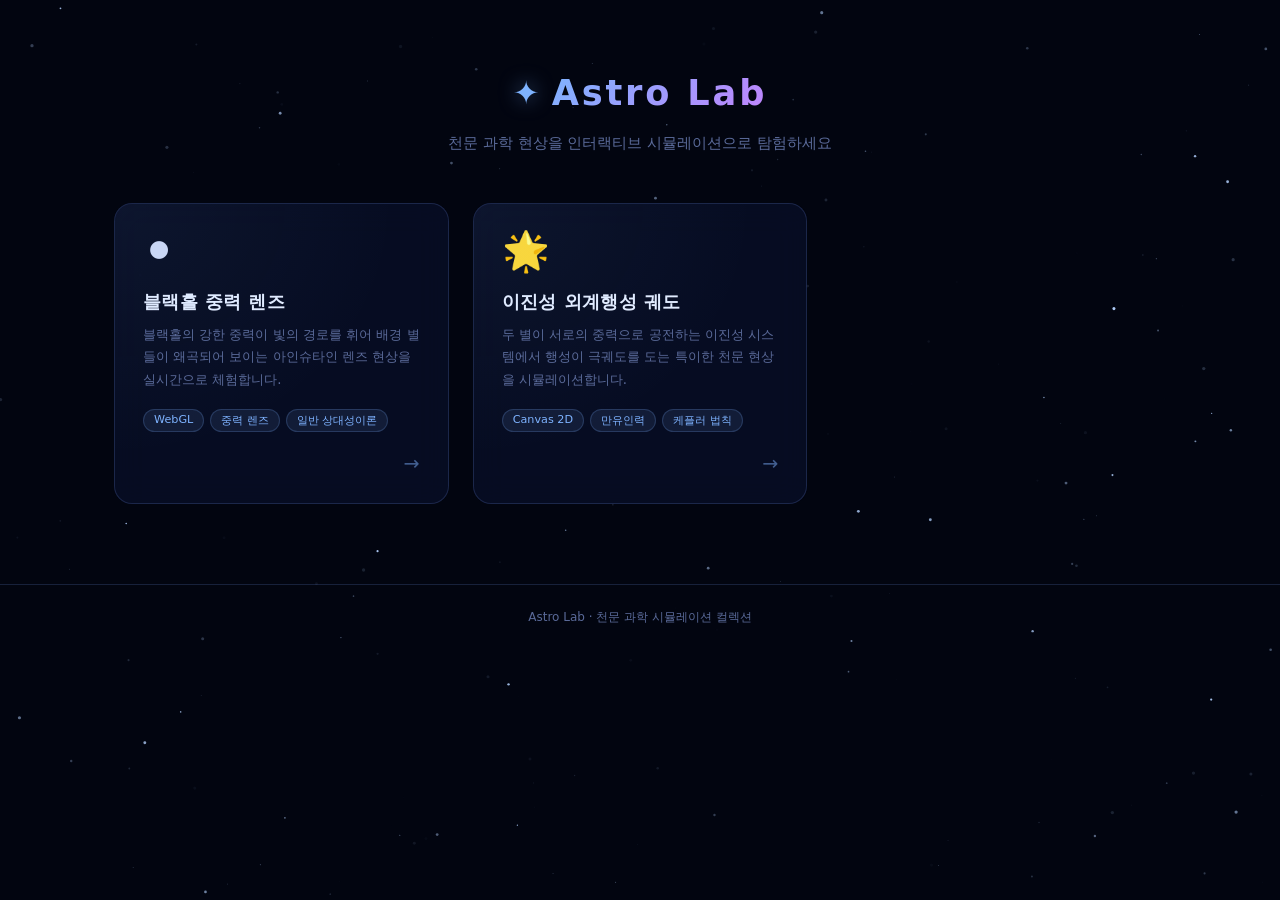
==== index.html @ 29311277 "feat: Astro Lab 초기 구성 - 천문 과학 허브 메인 페이지 (우주 배경 + 카드 그리드) - 블랙홀 중력 렌즈 시뮬레이션 (WebGL, 기존 이동) - 이진성 외계행성" ====
<!DOCTYPE html>
<html lang="ko">
<head>
    <meta charset="UTF-8">
    <meta name="viewport" content="width=device-width, initial-scale=1.0">
    <title>Astro Lab — 천문 과학 시뮬레이션</title>
    <link rel="stylesheet" href="style.css">
</head>
<body>
    <canvas id="bg"></canvas>

    <header>
        <div class="header-inner">
            <div class="logo">
                <span class="logo-icon">✦</span>
                <span class="logo-text">Astro Lab</span>
            </div>
            <p class="tagline">천문 과학 현상을 인터랙티브 시뮬레이션으로 탐험하세요</p>
        </div>
    </header>

    <main>
        <section class="grid" id="simGrid">

            <a class="card" href="blackhole-lens/">
                <div class="card-icon">⚫</div>
                <div class="card-body">
                    <h2>블랙홀 중력 렌즈</h2>
                    <p>블랙홀의 강한 중력이 빛의 경로를 휘어 배경 별들이 왜곡되어 보이는 아인슈타인 렌즈 현상을 실시간으로 체험합니다.</p>
                    <div class="card-tags">
                        <span>WebGL</span>
                        <span>중력 렌즈</span>
                        <span>일반 상대성이론</span>
                    </div>
                </div>
                <div class="card-arrow">→</div>
            </a>

            <a class="card" href="binary-orbit/">
                <div class="card-icon">🌟</div>
                <div class="card-body">
                    <h2>이진성 외계행성 궤도</h2>
                    <p>두 별이 서로의 중력으로 공전하는 이진성 시스템에서 행성이 극궤도를 도는 특이한 천문 현상을 시뮬레이션합니다.</p>
                    <div class="card-tags">
                        <span>Canvas 2D</span>
                        <span>만유인력</span>
                        <span>케플러 법칙</span>
                    </div>
                </div>
                <div class="card-arrow">→</div>
            </a>

            <!-- 새 카드는 여기에 추가 -->

        </section>
    </main>

    <footer>
        <p>Astro Lab · 천문 과학 시뮬레이션 컬렉션</p>
    </footer>

    <script src="bg.js"></script>
</body>
</html>
---- style.css ----
*, *::before, *::after {
    margin: 0;
    padding: 0;
    box-sizing: border-box;
}

:root {
    --accent: #7eb3ff;
    --accent2: #c084fc;
    --bg: #020510;
    --card-bg: rgba(8, 15, 40, 0.75);
    --border: rgba(120, 160, 255, 0.18);
    --text: #cdd8f5;
    --muted: #5a6a99;
}

body {
    background: var(--bg);
    color: var(--text);
    font-family: 'Segoe UI', system-ui, sans-serif;
    min-height: 100vh;
    overflow-x: hidden;
}

/* ── 별 파티클 배경 ── */
#bg {
    position: fixed;
    inset: 0;
    z-index: 0;
    pointer-events: none;
}

header, main, footer {
    position: relative;
    z-index: 1;
}

/* ── 헤더 ── */
header {
    padding: 72px 24px 48px;
    text-align: center;
}

.header-inner {
    max-width: 700px;
    margin: 0 auto;
}

.logo {
    display: inline-flex;
    align-items: center;
    gap: 12px;
    margin-bottom: 18px;
}

.logo-icon {
    font-size: 2rem;
    color: var(--accent);
    filter: drop-shadow(0 0 10px #7eb3ff88);
    animation: pulse 3s ease-in-out infinite;
}

.logo-text {
    font-size: 2.2rem;
    font-weight: 700;
    letter-spacing: 0.08em;
    background: linear-gradient(135deg, var(--accent), var(--accent2));
    -webkit-background-clip: text;
    -webkit-text-fill-color: transparent;
    background-clip: text;
}

.tagline {
    font-size: 0.95rem;
    color: var(--muted);
    line-height: 1.6;
}

/* ── 카드 그리드 ── */
main {
    max-width: 1100px;
    margin: 0 auto;
    padding: 0 24px 80px;
}

.grid {
    display: grid;
    grid-template-columns: repeat(auto-fill, minmax(320px, 1fr));
    gap: 24px;
}

/* ── 카드 ── */
.card {
    display: flex;
    flex-direction: column;
    background: var(--card-bg);
    border: 1px solid var(--border);
    border-radius: 18px;
    padding: 28px;
    text-decoration: none;
    color: inherit;
    backdrop-filter: blur(16px);
    transition: transform 0.25s ease, border-color 0.25s ease, box-shadow 0.25s ease;
    position: relative;
    overflow: hidden;
}

.card::before {
    content: '';
    position: absolute;
    inset: 0;
    background: radial-gradient(ellipse at top left, rgba(126,179,255,0.06), transparent 60%);
    pointer-events: none;
}

.card:hover {
    transform: translateY(-5px);
    border-color: rgba(126, 179, 255, 0.45);
    box-shadow: 0 12px 40px rgba(100, 150, 255, 0.15);
}

.card-icon {
    font-size: 2.4rem;
    margin-bottom: 18px;
    line-height: 1;
}

.card-body {
    flex: 1;
}

.card-body h2 {
    font-size: 1.15rem;
    font-weight: 600;
    color: #e2ecff;
    margin-bottom: 10px;
    letter-spacing: 0.02em;
}

.card-body p {
    font-size: 0.83rem;
    color: var(--muted);
    line-height: 1.7;
    margin-bottom: 18px;
}

.card-tags {
    display: flex;
    flex-wrap: wrap;
    gap: 6px;
}

.card-tags span {
    font-size: 0.7rem;
    padding: 3px 10px;
    border-radius: 20px;
    background: rgba(126, 179, 255, 0.1);
    border: 1px solid rgba(126, 179, 255, 0.2);
    color: var(--accent);
}

.card-arrow {
    align-self: flex-end;
    margin-top: 20px;
    font-size: 1.2rem;
    color: var(--accent);
    opacity: 0.5;
    transition: opacity 0.2s, transform 0.2s;
}

.card:hover .card-arrow {
    opacity: 1;
    transform: translateX(4px);
}

/* ── 푸터 ── */
footer {
    text-align: center;
    padding: 24px;
    font-size: 0.75rem;
    color: var(--muted);
    border-top: 1px solid var(--border);
}

/* ── 애니메이션 ── */
@keyframes pulse {
    0%, 100% { filter: drop-shadow(0 0 8px #7eb3ff66); }
    50%       { filter: drop-shadow(0 0 20px #7eb3ffcc); }
}

@media (max-width: 480px) {
    .logo-text { font-size: 1.6rem; }
    header { padding: 48px 16px 32px; }
}
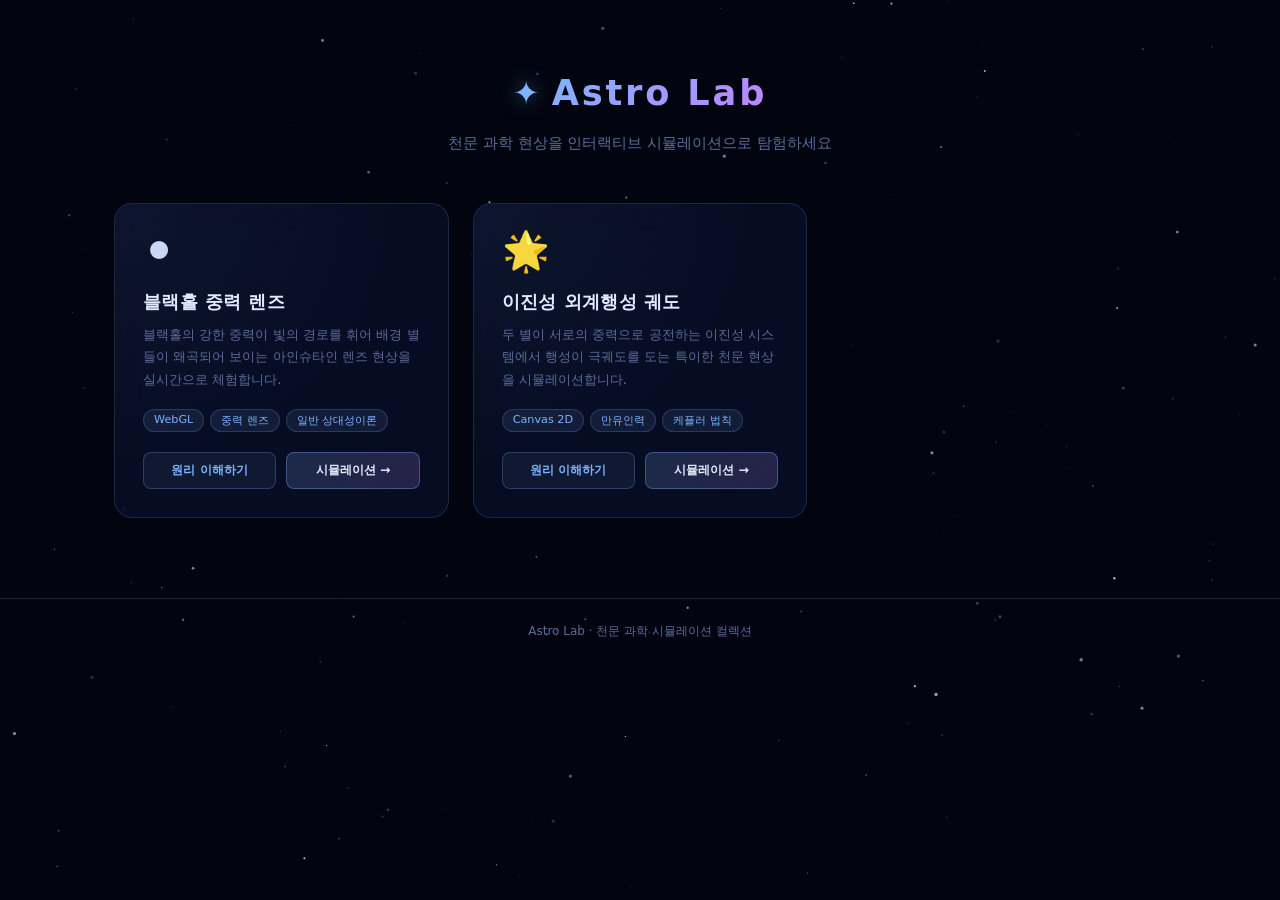
==== commit 78ffac75: "feat: 현상 설명 페이지 추가 (learn.html) - 공통 learn.css (섹션/도트 네비/팁 카드 레이아웃) - 블랙홀 중력 렌즈 설명 4섹션:   직선 광자 → 굴절" ====
--- a/index.html
+++ b/index.html
@@ -22,7 +22,7 @@
     <main>
         <section class="grid" id="simGrid">
 
-            <a class="card" href="blackhole-lens/">
+            <div class="card">
                 <div class="card-icon">⚫</div>
                 <div class="card-body">
                     <h2>블랙홀 중력 렌즈</h2>
@@ -33,10 +33,13 @@
                         <span>일반 상대성이론</span>
                     </div>
                 </div>
-                <div class="card-arrow">→</div>
-            </a>
+                <div class="card-actions">
+                    <a href="blackhole-lens/learn.html" class="btn-learn">원리 이해하기</a>
+                    <a href="blackhole-lens/" class="btn-sim">시뮬레이션 →</a>
+                </div>
+            </div>
 
-            <a class="card" href="binary-orbit/">
+            <div class="card">
                 <div class="card-icon">🌟</div>
                 <div class="card-body">
                     <h2>이진성 외계행성 궤도</h2>
@@ -47,8 +50,11 @@
                         <span>케플러 법칙</span>
                     </div>
                 </div>
-                <div class="card-arrow">→</div>
-            </a>
+                <div class="card-actions">
+                    <a href="binary-orbit/learn.html" class="btn-learn">원리 이해하기</a>
+                    <a href="binary-orbit/" class="btn-sim">시뮬레이션 →</a>
+                </div>
+            </div>
 
             <!-- 새 카드는 여기에 추가 -->
 
--- a/style.css
+++ b/style.css
@@ -159,18 +159,45 @@
     color: var(--accent);
 }
 
-.card-arrow {
-    align-self: flex-end;
+.card-actions {
+    display: flex;
+    gap: 10px;
     margin-top: 20px;
-    font-size: 1.2rem;
+}
+
+.btn-learn, .btn-sim {
+    flex: 1;
+    text-align: center;
+    padding: 9px 12px;
+    border-radius: 8px;
+    font-size: 0.78rem;
+    font-weight: 600;
+    text-decoration: none;
+    transition: background 0.2s, border-color 0.2s, transform 0.2s;
+}
+
+.btn-learn {
+    background: rgba(126,179,255,0.08);
+    border: 1px solid rgba(126,179,255,0.25);
     color: var(--accent);
-    opacity: 0.5;
-    transition: opacity 0.2s, transform 0.2s;
-}
-
-.card:hover .card-arrow {
-    opacity: 1;
-    transform: translateX(4px);
+}
+
+.btn-learn:hover {
+    background: rgba(126,179,255,0.18);
+    border-color: rgba(126,179,255,0.5);
+    transform: translateY(-1px);
+}
+
+.btn-sim {
+    background: linear-gradient(135deg, rgba(126,179,255,0.18), rgba(192,132,252,0.18));
+    border: 1px solid rgba(126,179,255,0.35);
+    color: #e2ecff;
+}
+
+.btn-sim:hover {
+    background: linear-gradient(135deg, rgba(126,179,255,0.28), rgba(192,132,252,0.28));
+    border-color: rgba(126,179,255,0.6);
+    transform: translateY(-1px);
 }
 
 /* ── 푸터 ── */
